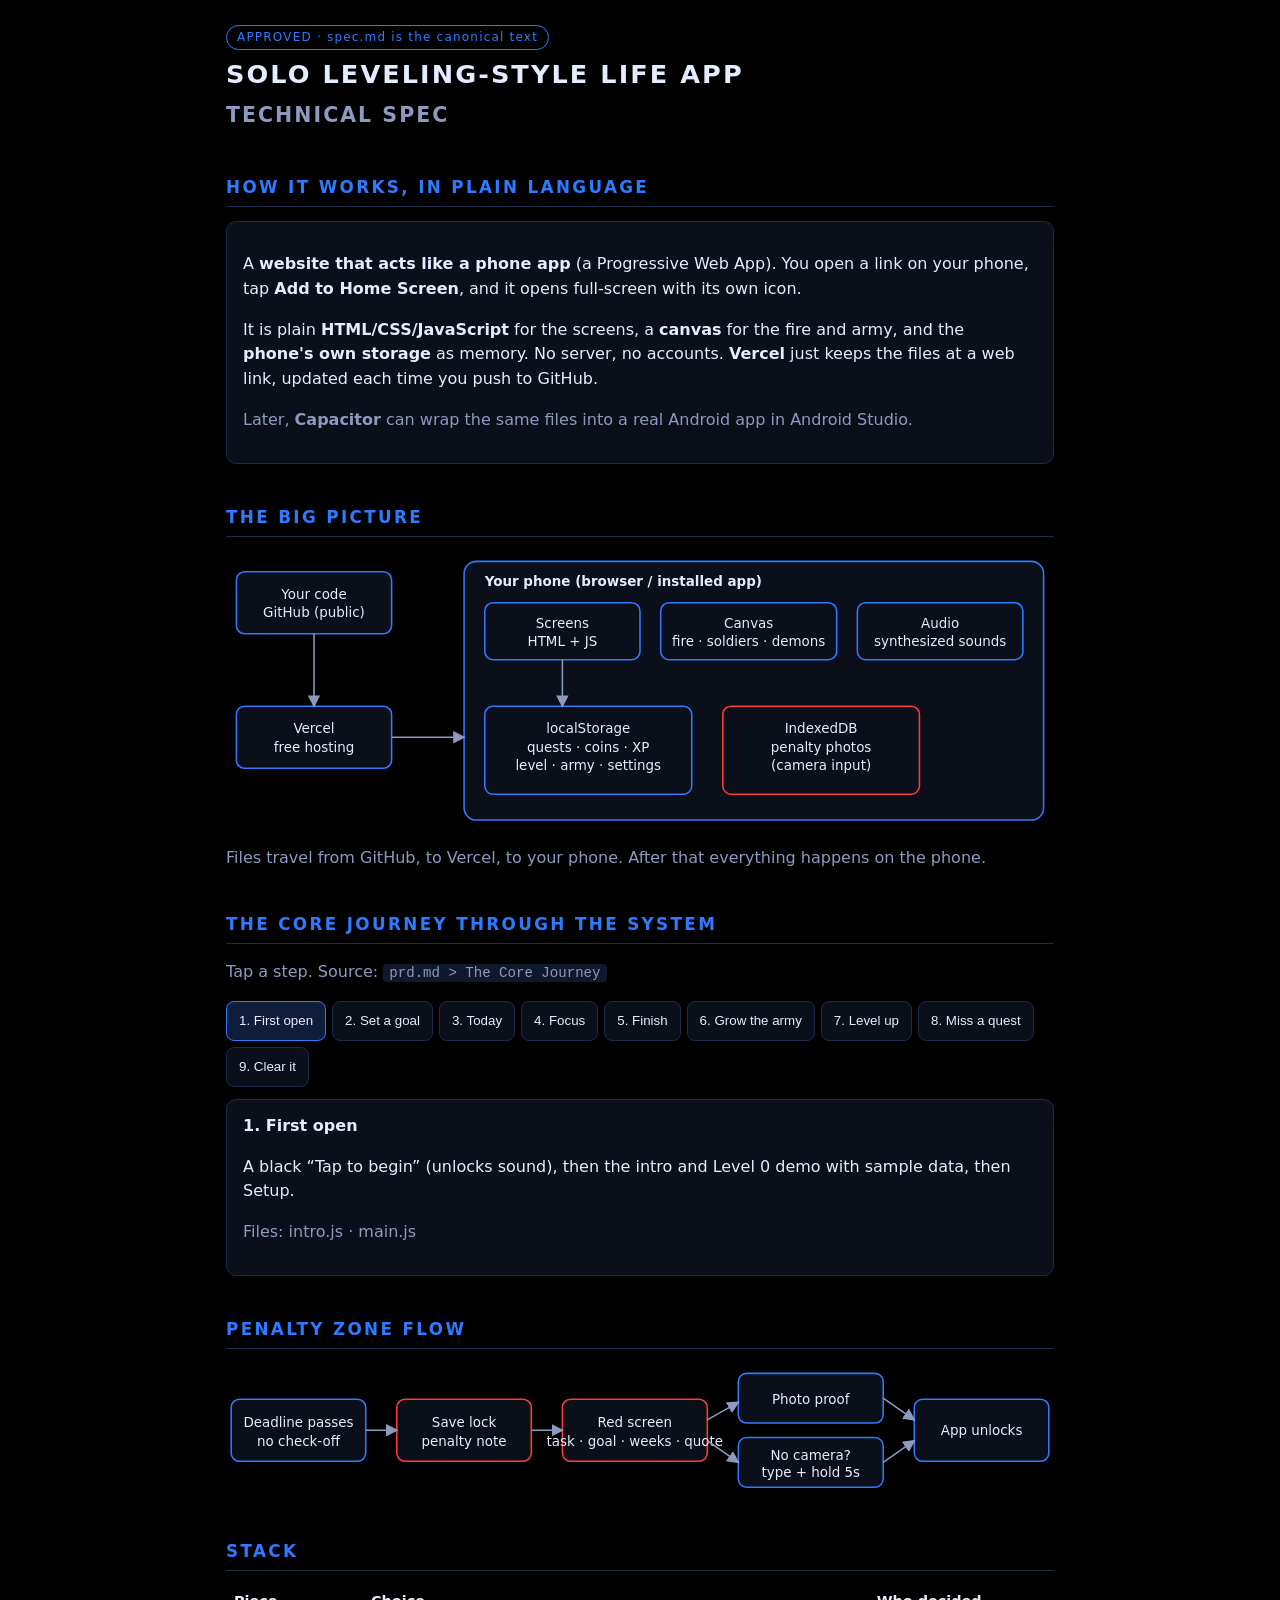
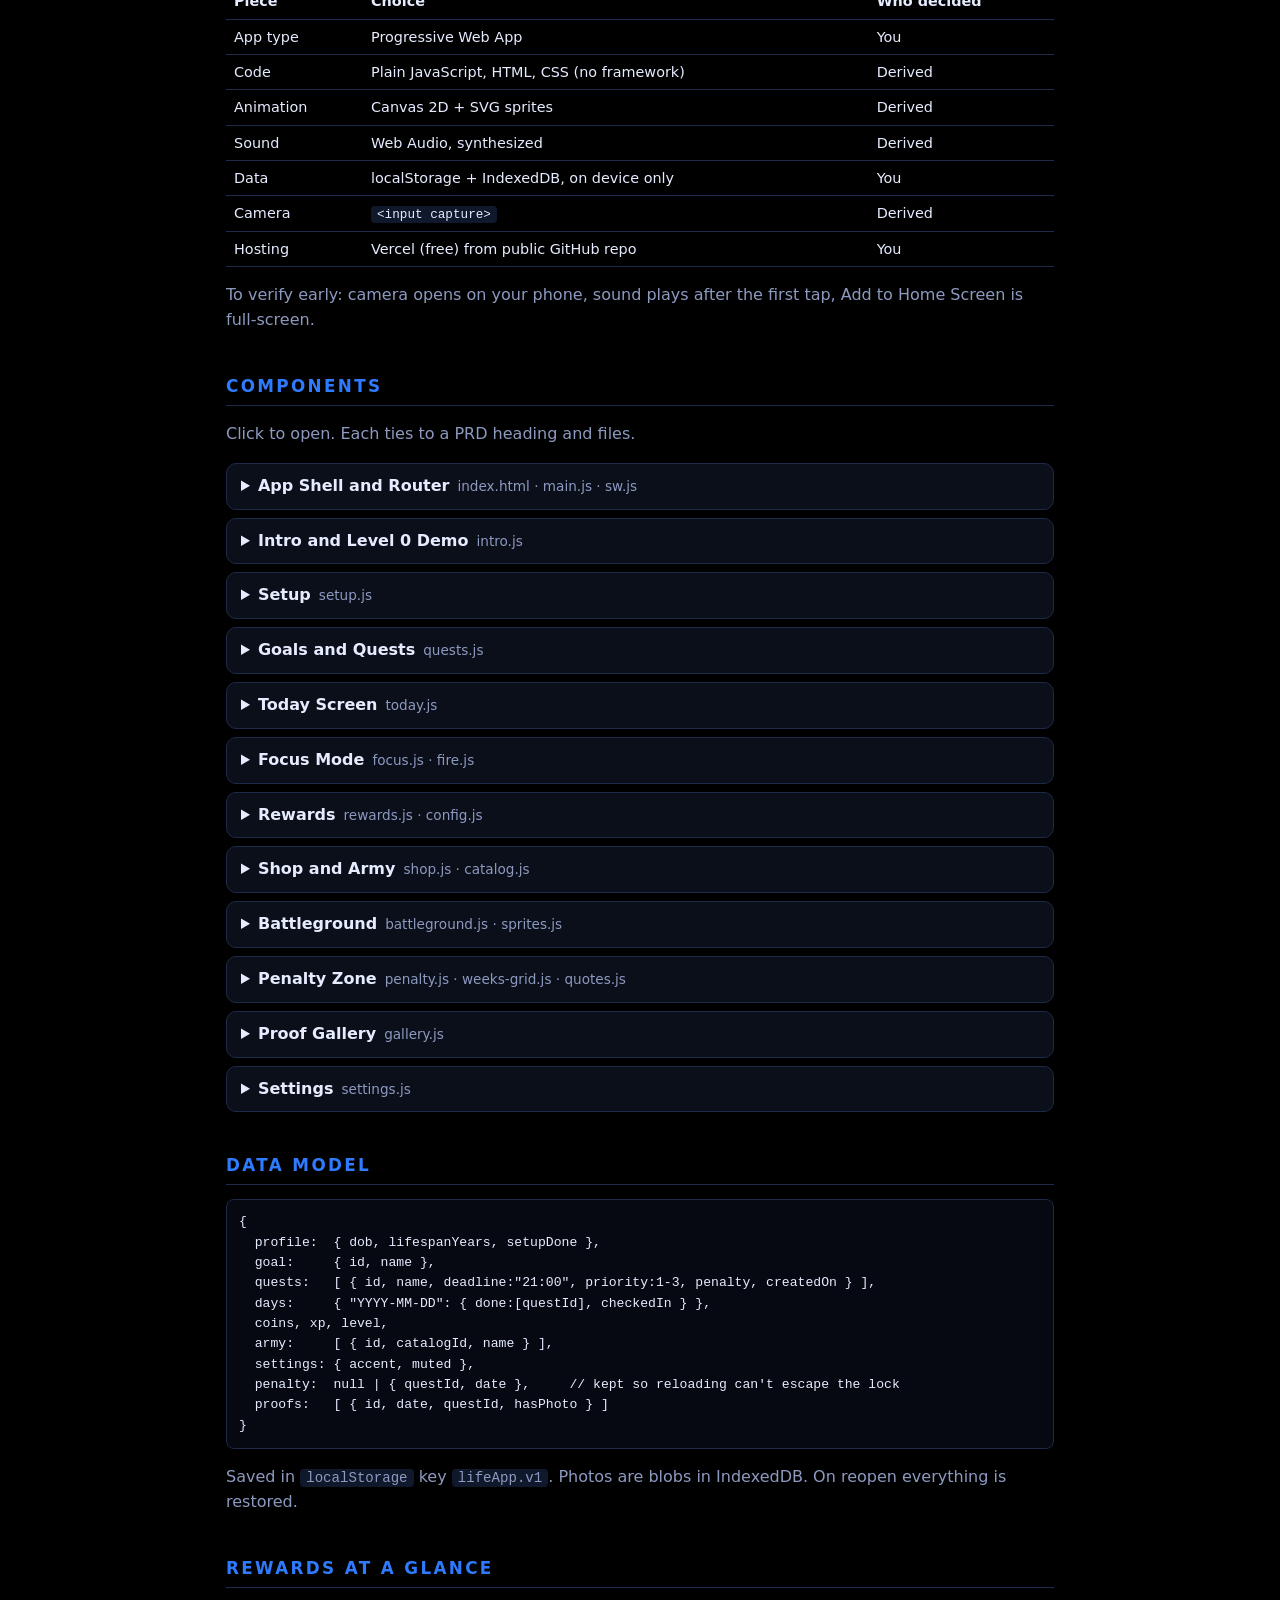
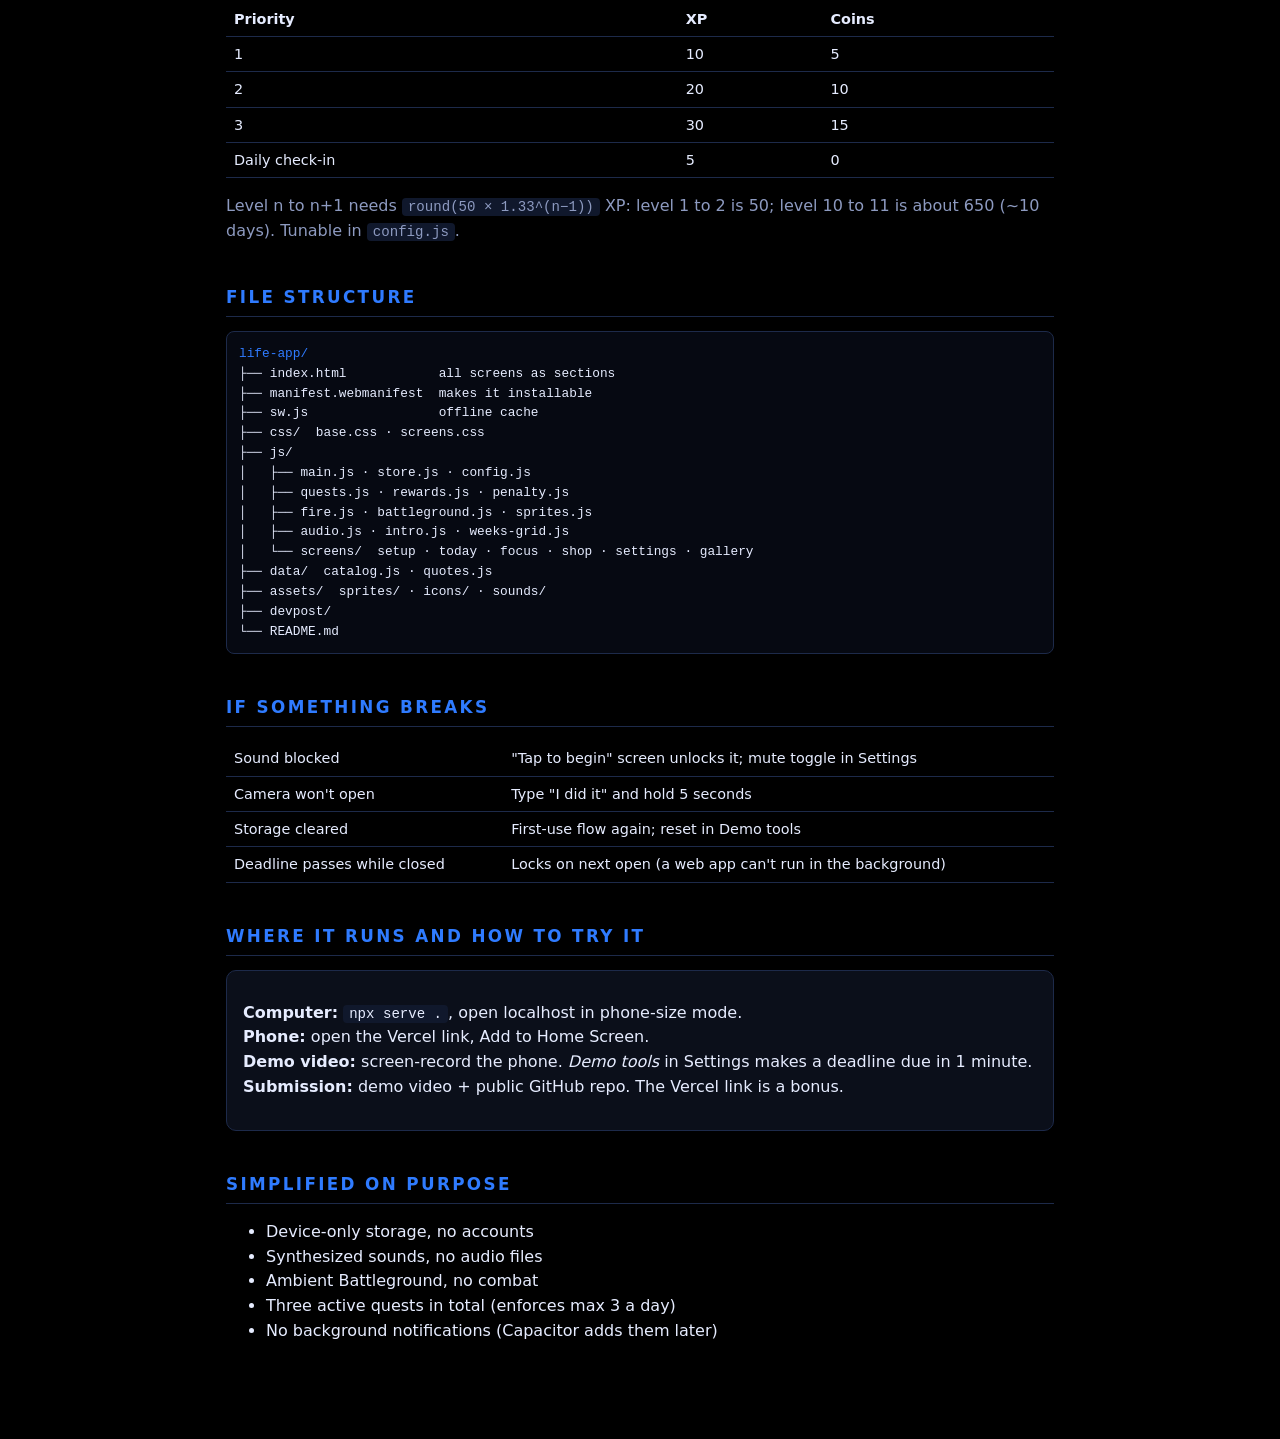
==== devpost/spec.html @ 3bfb96ad "first commit" ====
<!doctype html>
<html lang="en">
<head>
<meta charset="utf-8">
<meta name="viewport" content="width=device-width, initial-scale=1">
<title>Technical Spec — Solo Leveling-Style Life App</title>
<style>
:root{--bg:#000;--panel:#0b0f1a;--line:#1d2a4a;--text:#e6ecff;--dim:#8d9ac0;--accent:#2f7bff;--danger:#ff3b3b}
*{box-sizing:border-box}
body{margin:0;background:var(--bg);color:var(--text);font:16px/1.55 system-ui,Segoe UI,sans-serif}
main{max-width:860px;margin:0 auto;padding:24px 16px 80px}
h1{font-size:1.6rem;letter-spacing:.08em;text-transform:uppercase;margin:.2em 0}
h2{font-size:1.05rem;letter-spacing:.14em;text-transform:uppercase;color:var(--accent);border-bottom:1px solid var(--line);padding-bottom:6px;margin-top:40px}
.badge{display:inline-block;border:1px solid var(--accent);color:var(--accent);padding:2px 10px;border-radius:99px;font-size:.75rem;letter-spacing:.1em}
.card{background:var(--panel);border:1px solid var(--line);border-radius:10px;padding:14px 16px;margin:12px 0}
code{background:#10182c;padding:1px 6px;border-radius:4px;font-size:.88em}
pre{background:#060912;border:1px solid var(--line);border-radius:8px;padding:12px;overflow:auto;font-size:.82rem}
.dim{color:var(--dim)}
svg{width:100%;height:auto;display:block}
svg text{fill:var(--text);font:13px system-ui}
svg .box{fill:var(--panel);stroke:var(--accent);stroke-width:1.5}
svg .red{stroke:var(--danger)}
svg .arrow{stroke:var(--dim);stroke-width:1.5;fill:none;marker-end:url(#a)}
.steps{display:flex;gap:6px;flex-wrap:wrap;margin:10px 0}
.steps button,.tabs button{background:var(--panel);color:var(--text);border:1px solid var(--line);border-radius:8px;padding:8px 12px;min-height:40px;cursor:pointer}
.steps button[aria-pressed=true]{border-color:var(--accent);background:#0f1c3a}
.step-body{min-height:90px}
details{background:var(--panel);border:1px solid var(--line);border-radius:10px;margin:8px 0;padding:10px 14px}
summary{cursor:pointer;font-weight:600}
summary span{color:var(--dim);font-weight:400;font-size:.85rem;margin-left:8px}
table{border-collapse:collapse;width:100%;font-size:.9rem}
td,th{border-bottom:1px solid var(--line);padding:6px 8px;text-align:left;vertical-align:top}
.tree{white-space:pre;font-size:.8rem}
.tree b{color:var(--accent);font-weight:400}
a{color:var(--accent)}
</style>
</head>
<body>
<main>
<span class="badge">APPROVED · spec.md is the canonical text</span>
<h1>Solo Leveling-Style Life App<br><span class="dim" style="font-size:.8em">Technical Spec</span></h1>

<h2>How it works, in plain language</h2>
<div class="card">
<p>A <b>website that acts like a phone app</b> (a Progressive Web App). You open a link on your phone, tap <b>Add to Home Screen</b>, and it opens full-screen with its own icon.</p>
<p>It is plain <b>HTML/CSS/JavaScript</b> for the screens, a <b>canvas</b> for the fire and army, and the <b>phone's own storage</b> as memory. No server, no accounts. <b>Vercel</b> just keeps the files at a web link, updated each time you push to GitHub.</p>
<p class="dim">Later, <b>Capacitor</b> can wrap the same files into a real Android app in Android Studio.</p>
</div>

<h2>The big picture</h2>
<svg viewBox="0 0 800 270" role="img" aria-label="Architecture: phone browser holds screens, canvas, audio and storage; GitHub feeds Vercel which serves files">
<defs><marker id="a" markerWidth="8" markerHeight="8" refX="7" refY="4" orient="auto"><path d="M0,0 L8,4 L0,8 z" fill="#8d9ac0"/></marker></defs>
<rect class="box" x="10" y="20" width="150" height="60" rx="8"/><text x="85" y="46" text-anchor="middle">Your code</text><text x="85" y="64" text-anchor="middle" class="dim">GitHub (public)</text>
<rect class="box" x="10" y="150" width="150" height="60" rx="8"/><text x="85" y="176" text-anchor="middle">Vercel</text><text x="85" y="194" text-anchor="middle">free hosting</text>
<path class="arrow" d="M85,80 L85,150"/>
<rect class="box" x="230" y="10" width="560" height="250" rx="12"/>
<text x="250" y="34" style="font-weight:700">Your phone (browser / installed app)</text>
<rect class="box" x="250" y="50" width="150" height="55" rx="8"/><text x="325" y="74" text-anchor="middle">Screens</text><text x="325" y="92" text-anchor="middle">HTML + JS</text>
<rect class="box" x="420" y="50" width="170" height="55" rx="8"/><text x="505" y="74" text-anchor="middle">Canvas</text><text x="505" y="92" text-anchor="middle">fire · soldiers · demons</text>
<rect class="box" x="610" y="50" width="160" height="55" rx="8"/><text x="690" y="74" text-anchor="middle">Audio</text><text x="690" y="92" text-anchor="middle">synthesized sounds</text>
<rect class="box" x="250" y="150" width="200" height="85" rx="8"/><text x="350" y="176" text-anchor="middle">localStorage</text><text x="350" y="194" text-anchor="middle">quests · coins · XP</text><text x="350" y="212" text-anchor="middle">level · army · settings</text>
<rect class="box red" x="480" y="150" width="190" height="85" rx="8"/><text x="575" y="176" text-anchor="middle">IndexedDB</text><text x="575" y="194" text-anchor="middle">penalty photos</text><text x="575" y="212" text-anchor="middle">(camera input)</text>
<path class="arrow" d="M160,180 L230,180"/>
<path class="arrow" d="M325,105 L325,150"/><path class="arrow" d="M575,150 L575,110" style="display:none"/>
</svg>
<p class="dim">Files travel from GitHub, to Vercel, to your phone. After that everything happens on the phone.</p>

<h2>The core journey through the system</h2>
<p class="dim">Tap a step. Source: <code>prd.md &gt; The Core Journey</code></p>
<div class="steps" id="steps" role="group" aria-label="Journey steps"></div>
<div class="card step-body" id="stepBody" aria-live="polite"></div>

<h2>Penalty Zone flow</h2>
<svg viewBox="0 0 800 130" role="img" aria-label="Penalty flow: deadline passes, saved lock, red screen, photo or fallback, unlock">
<rect class="box" x="5" y="35" width="130" height="60" rx="8"/><text x="70" y="62" text-anchor="middle">Deadline passes</text><text x="70" y="80" text-anchor="middle">no check-off</text>
<rect class="box red" x="165" y="35" width="130" height="60" rx="8"/><text x="230" y="62" text-anchor="middle">Save lock</text><text x="230" y="80" text-anchor="middle">penalty note</text>
<rect class="box red" x="325" y="35" width="140" height="60" rx="8"/><text x="395" y="62" text-anchor="middle">Red screen</text><text x="395" y="80" text-anchor="middle">task · goal · weeks · quote</text>
<rect class="box" x="495" y="10" width="140" height="48" rx="8"/><text x="565" y="40" text-anchor="middle">Photo proof</text>
<rect class="box" x="495" y="72" width="140" height="48" rx="8"/><text x="565" y="94" text-anchor="middle">No camera?</text><text x="565" y="110" text-anchor="middle">type + hold 5s</text>
<rect class="box" x="665" y="35" width="130" height="60" rx="8"/><text x="730" y="70" text-anchor="middle">App unlocks</text>
<path class="arrow" d="M135,65 L165,65"/><path class="arrow" d="M295,65 L325,65"/><path class="arrow" d="M465,55 L495,38"/><path class="arrow" d="M465,75 L495,96"/><path class="arrow" d="M635,34 L665,55"/><path class="arrow" d="M635,96 L665,75"/>
</svg>

<h2>Stack</h2>
<table>
<tr><th>Piece</th><th>Choice</th><th>Who decided</th></tr>
<tr><td>App type</td><td>Progressive Web App</td><td>You</td></tr>
<tr><td>Code</td><td>Plain JavaScript, HTML, CSS (no framework)</td><td>Derived</td></tr>
<tr><td>Animation</td><td>Canvas 2D + SVG sprites</td><td>Derived</td></tr>
<tr><td>Sound</td><td>Web Audio, synthesized</td><td>Derived</td></tr>
<tr><td>Data</td><td>localStorage + IndexedDB, on device only</td><td>You</td></tr>
<tr><td>Camera</td><td><code>&lt;input capture&gt;</code></td><td>Derived</td></tr>
<tr><td>Hosting</td><td>Vercel (free) from public GitHub repo</td><td>You</td></tr>
</table>
<p class="dim">To verify early: camera opens on your phone, sound plays after the first tap, Add to Home Screen is full-screen.</p>

<h2>Components</h2>
<p class="dim">Click to open. Each ties to a PRD heading and files.</p>
<div id="comps"></div>

<h2>Data model</h2>
<pre>{
  profile:  { dob, lifespanYears, setupDone },
  goal:     { id, name },
  quests:   [ { id, name, deadline:"21:00", priority:1-3, penalty, createdOn } ],
  days:     { "YYYY-MM-DD": { done:[questId], checkedIn } },
  coins, xp, level,
  army:     [ { id, catalogId, name } ],
  settings: { accent, muted },
  penalty:  null | { questId, date },     // kept so reloading can't escape the lock
  proofs:   [ { id, date, questId, hasPhoto } ]
}</pre>
<p class="dim">Saved in <code>localStorage</code> key <code>lifeApp.v1</code>. Photos are blobs in IndexedDB. On reopen everything is restored.</p>

<h2>Rewards at a glance</h2>
<table>
<tr><th>Priority</th><th>XP</th><th>Coins</th></tr>
<tr><td>1</td><td>10</td><td>5</td></tr><tr><td>2</td><td>20</td><td>10</td></tr><tr><td>3</td><td>30</td><td>15</td></tr>
<tr><td>Daily check-in</td><td>5</td><td>0</td></tr>
</table>
<p class="dim">Level n to n+1 needs <code>round(50 × 1.33^(n−1))</code> XP: level 1 to 2 is 50; level 10 to 11 is about 650 (~10 days). Tunable in <code>config.js</code>.</p>

<h2>File structure</h2>
<pre class="tree"><b>life-app/</b>
├── index.html            all screens as sections
├── manifest.webmanifest  makes it installable
├── sw.js                 offline cache
├── css/  base.css · screens.css
├── js/
│   ├── main.js · store.js · config.js
│   ├── quests.js · rewards.js · penalty.js
│   ├── fire.js · battleground.js · sprites.js
│   ├── audio.js · intro.js · weeks-grid.js
│   └── screens/  setup · today · focus · shop · settings · gallery
├── data/  catalog.js · quotes.js
├── assets/  sprites/ · icons/ · sounds/
├── devpost/
└── README.md</pre>

<h2>If something breaks</h2>
<table>
<tr><td>Sound blocked</td><td>"Tap to begin" screen unlocks it; mute toggle in Settings</td></tr>
<tr><td>Camera won't open</td><td>Type "I did it" and hold 5 seconds</td></tr>
<tr><td>Storage cleared</td><td>First-use flow again; reset in Demo tools</td></tr>
<tr><td>Deadline passes while closed</td><td>Locks on next open (a web app can't run in the background)</td></tr>
</table>

<h2>Where it runs and how to try it</h2>
<div class="card">
<p><b>Computer:</b> <code>npx serve .</code>, open localhost in phone-size mode.<br>
<b>Phone:</b> open the Vercel link, Add to Home Screen.<br>
<b>Demo video:</b> screen-record the phone. <i>Demo tools</i> in Settings makes a deadline due in 1 minute.<br>
<b>Submission:</b> demo video + public GitHub repo. The Vercel link is a bonus.</p>
</div>

<h2>Simplified on purpose</h2>
<ul>
<li>Device-only storage, no accounts</li>
<li>Synthesized sounds, no audio files</li>
<li>Ambient Battleground, no combat</li>
<li>Three active quests in total (enforces max 3 a day)</li>
<li>No background notifications (Capacitor adds them later)</li>
</ul>
</main>

<script>
const steps=[
["First open","A black “Tap to begin” (unlocks sound), then the intro and Level 0 demo with sample data, then Setup.","intro.js · main.js"],
["Set a goal","You enter birth date, lifespan, goal and quests (name, deadline, priority, penalty). Saved to localStorage.","setup.js · store.js · quests.js"],
["Today","Recurring quests for today (max 3), by priority, with deadlines.","today.js · quests.js"],
["Focus","Black screen, quest name, canvas bonfire, check-off.","focus.js · fire.js"],
["Finish","Quest marked done; coins and XP added; sound and animation; level recalculated.","rewards.js · audio.js"],
["Grow the army","Shop spends coins, you name the soldier, it is saved and drawn around the fire.","shop.js · battleground.js · sprites.js"],
["Level up","XP crosses the threshold; Battleground draws bigger and more demons.","config.js · battleground.js"],
["Miss a quest","Timer checks every 15 s and on open. A saved lock note shows the red Penalty Zone and blocks all other screens.","penalty.js · weeks-grid.js · quotes.js"],
["Clear it","Photo goes to IndexedDB (or the type-and-hold fallback). Lock note cleared; app unlocks.","penalty.js · gallery.js"]
];
const comps=[
["App Shell and Router","One screen at a time; enforces the lock; registers the service worker.","Screens and Layout","index.html · main.js · sw.js"],
["Intro and Level 0 Demo","Tap gate, animated intro with sound, 4–5 explainer cards using labelled sample data.","The Core Journey","intro.js"],
["Setup","Birth date, lifespan, first goal and quests; shown once.","The Core Journey","setup.js"],
["Goals and Quests","Recurring daily quests; 3 active in total; fourth is blocked with a message.","Goals and Quests","quests.js"],
["Today Screen","Quests, coins/XP/level header, Focus buttons, daily check-in.","Screens and Layout &gt; Today","today.js"],
["Focus Mode","True black, quest name, bonfire, check-off.","Focus Mode","focus.js · fire.js"],
["Rewards","Coins, XP, levels, check-in (5 XP). Misses never remove XP.","Coins, XP and Levels","rewards.js · config.js"],
["Shop and Army","Catalog; blocks if too few coins; name soldiers; Sung Jinwoo first; weapons stand in the ground.","Shop and Army","shop.js · catalog.js"],
["Battleground","Fire at the bottom, soldiers around it, demons grow with level; ambient loop; sound layers.","Battleground","battleground.js · sprites.js"],
["Penalty Zone","Red lock: task, goal, weeks-left grid, quote, photo proof, fallback.","Penalty Zone","penalty.js · weeks-grid.js · quotes.js"],
["Proof Gallery","Past penalty photos with dates, under Settings.","Penalty Zone","gallery.js"],
["Settings","Accent colour, gallery, mute, labelled Demo tools.","Screens and Layout &gt; Settings","settings.js"]
];
const sb=document.getElementById('steps'),body=document.getElementById('stepBody');
function show(i){[...sb.children].forEach((b,j)=>b.setAttribute('aria-pressed',i===j));
 const s=steps[i];body.innerHTML='<b>'+(i+1)+'. '+s[0]+'</b><p>'+s[1]+'</p><p class="dim">Files: '+s[2]+'</p>';}
steps.forEach((s,i)=>{const b=document.createElement('button');b.textContent=(i+1)+'. '+s[0];b.onclick=()=>show(i);sb.appendChild(b)});
show(0);
document.getElementById('comps').innerHTML=comps.map(c=>`<details><summary>${c[0]}<span>${c[3]}</span></summary><p>${c[1]}</p><p class="dim">PRD: <code>prd.md &gt; ${c[2]}</code></p></details>`).join('');
</script>
</body>
</html>
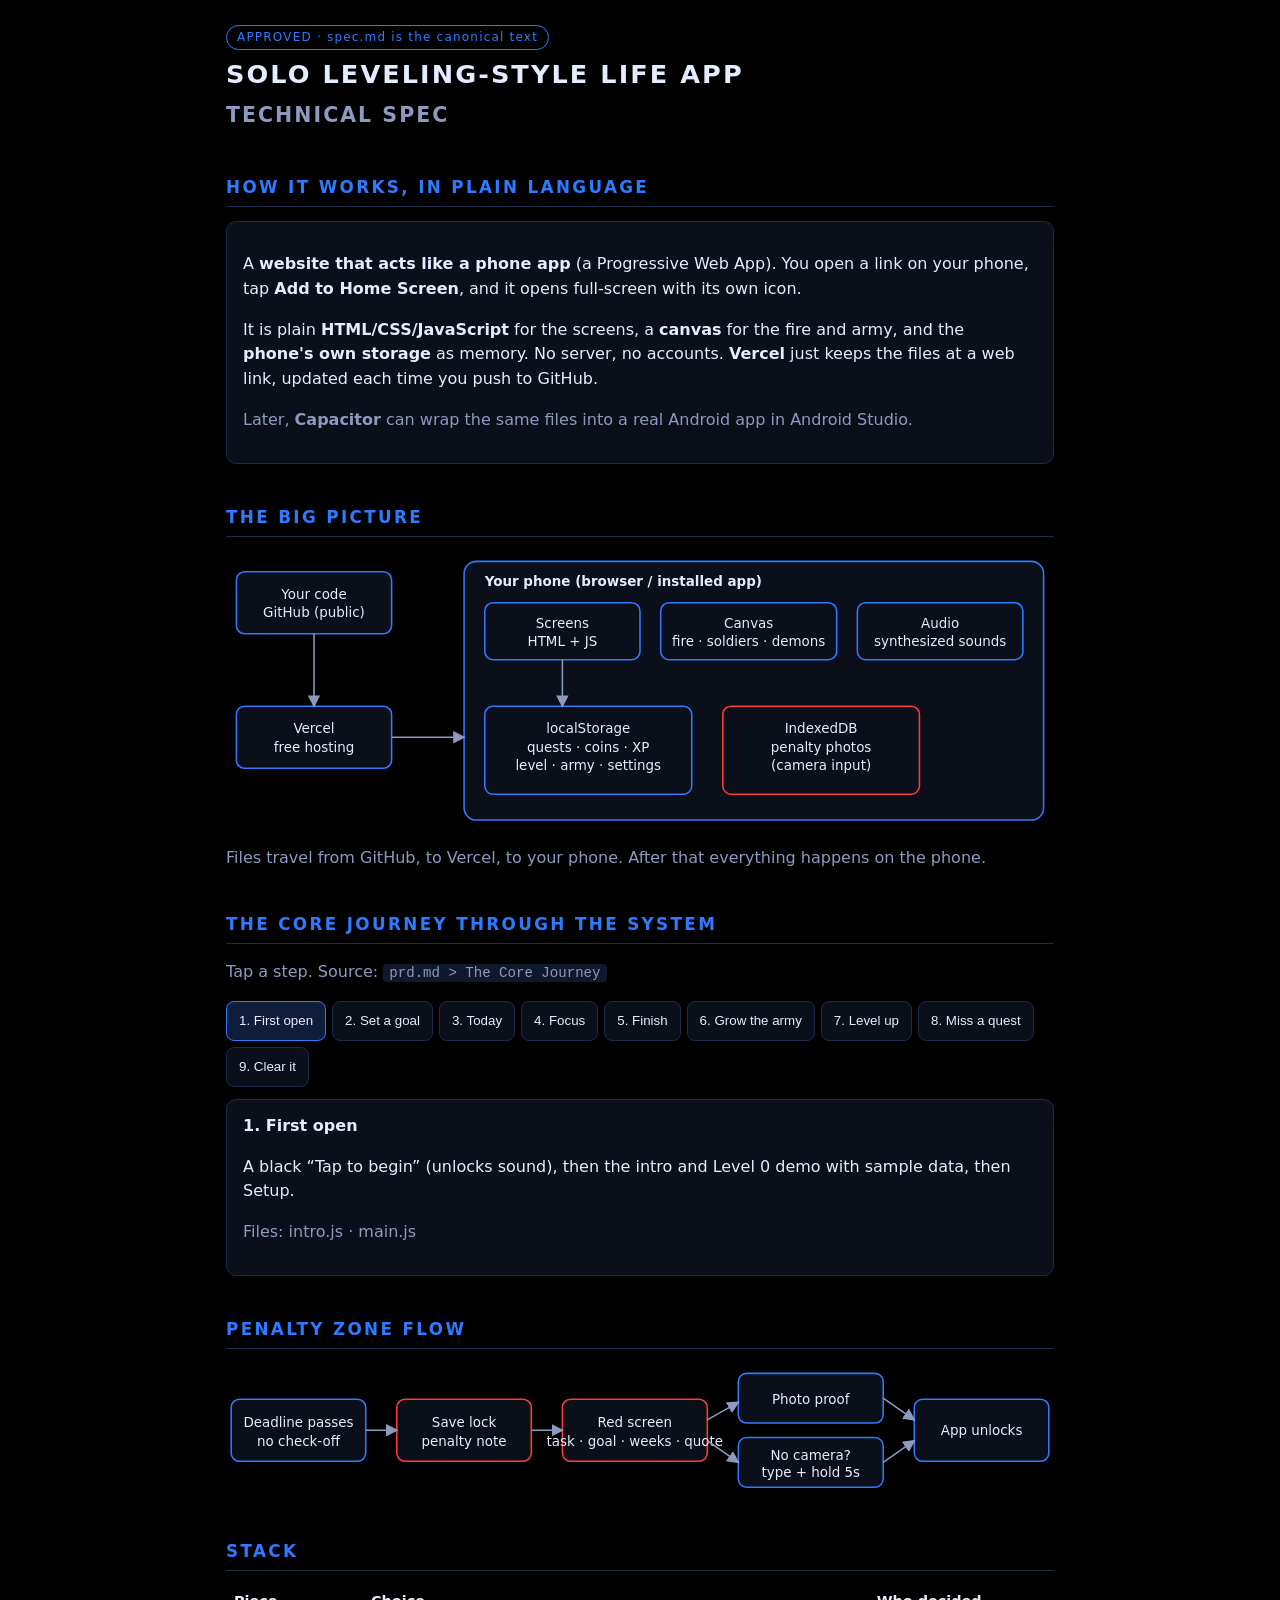
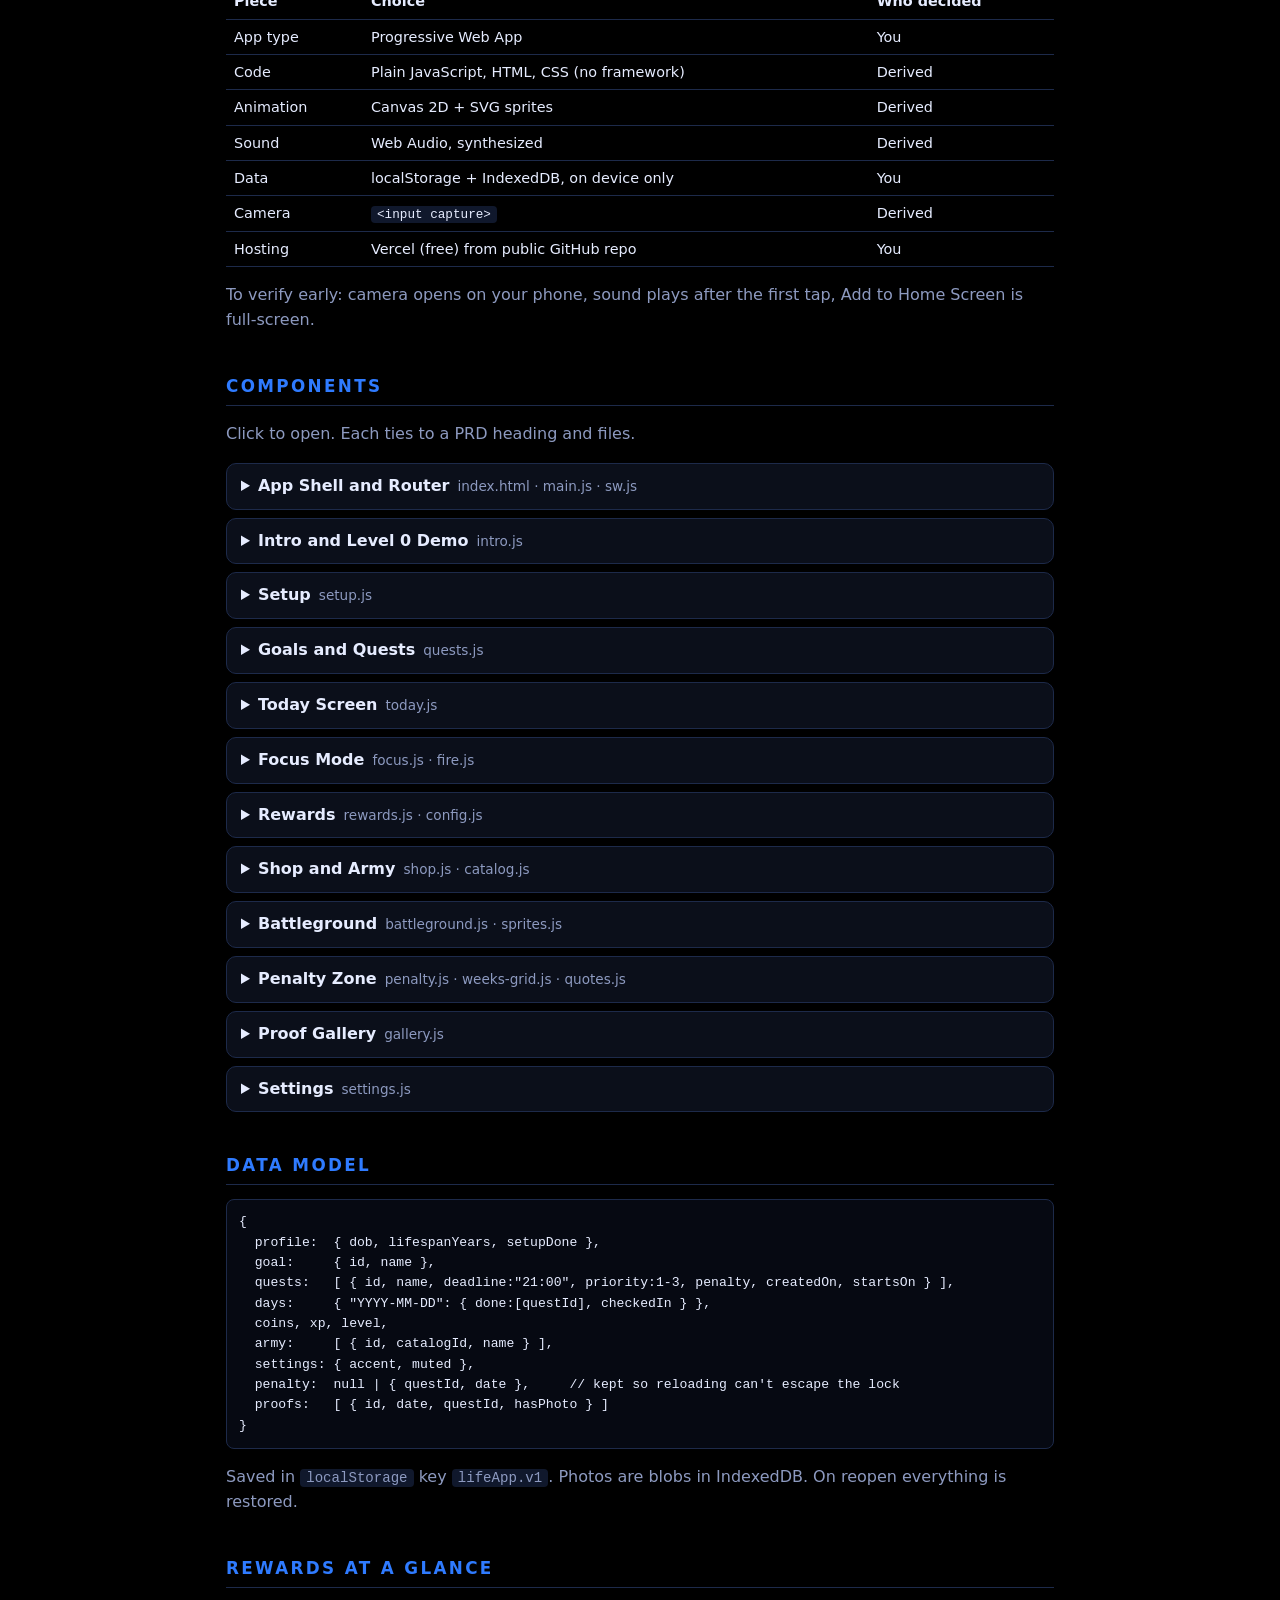
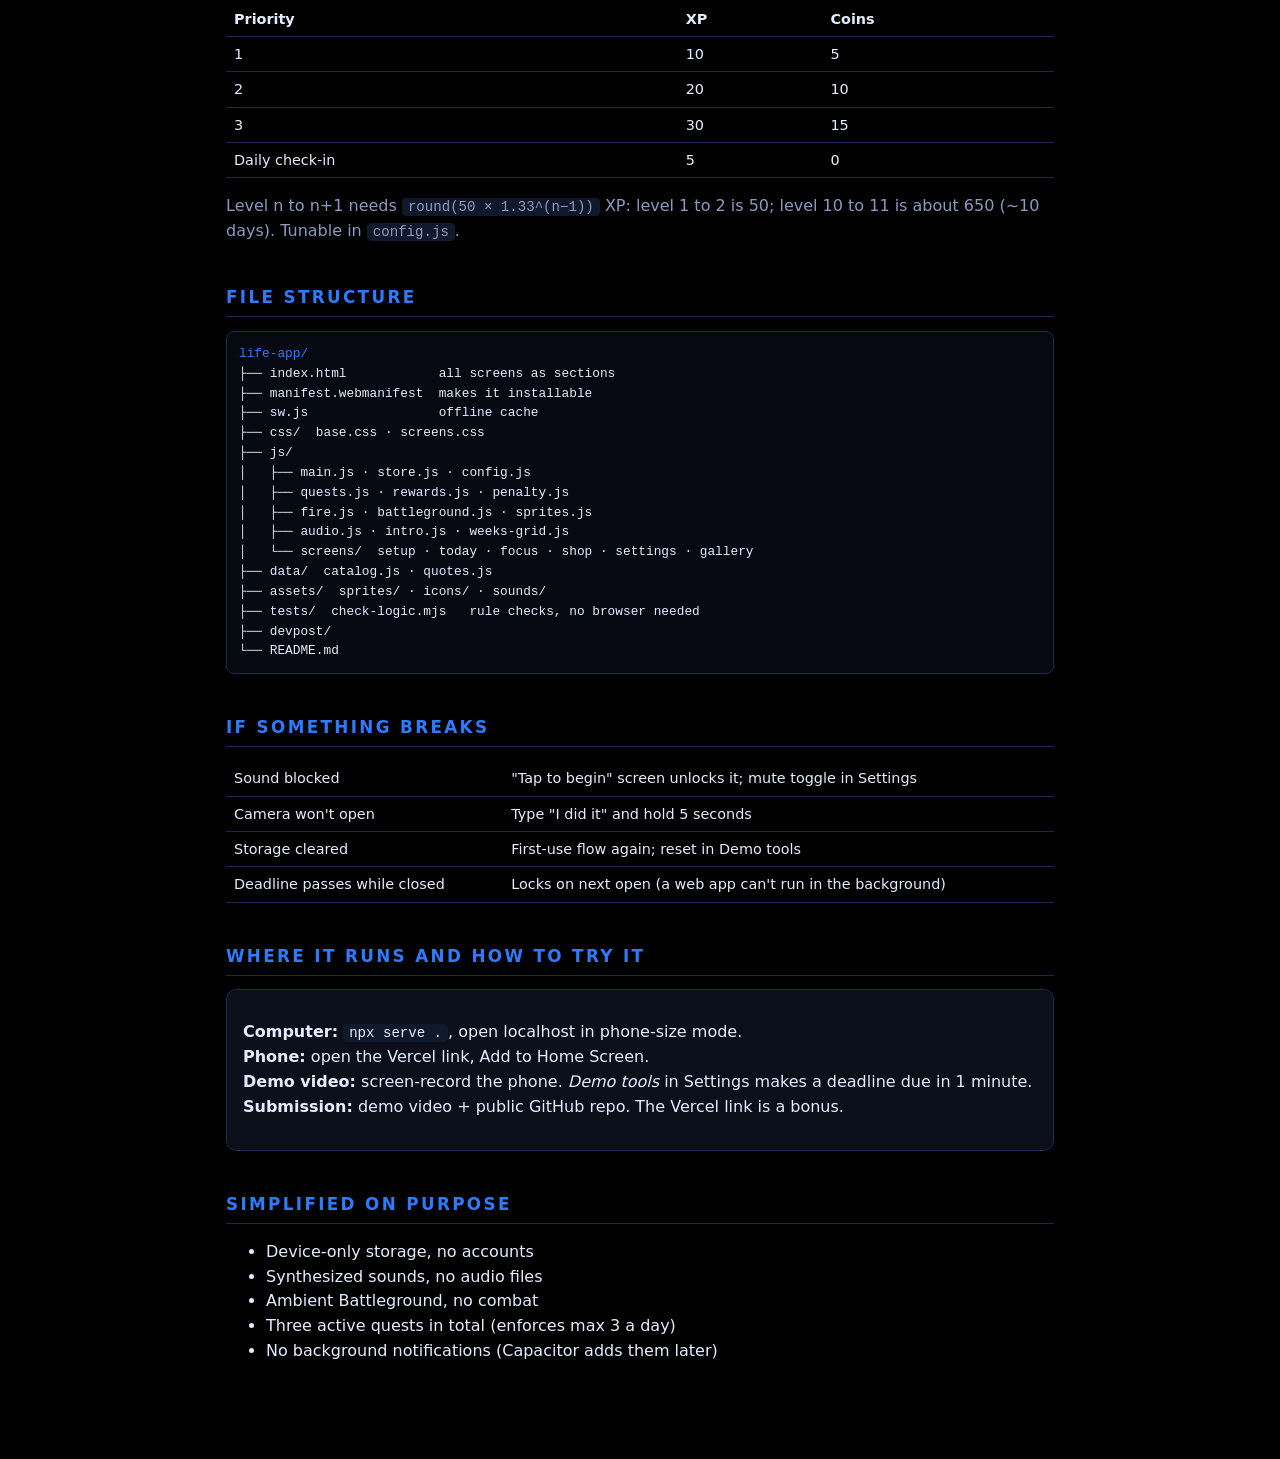
==== commit 2fd7edfe: "Add setup, quests and Today screen Co-Authored-By: Claude Opus 5.5 <noreply@anthropic.com>" ====
--- a/devpost/spec.html
+++ b/devpost/spec.html
@@ -102,7 +102,7 @@
 <pre>{
   profile:  { dob, lifespanYears, setupDone },
   goal:     { id, name },
-  quests:   [ { id, name, deadline:"21:00", priority:1-3, penalty, createdOn } ],
+  quests:   [ { id, name, deadline:"21:00", priority:1-3, penalty, createdOn, startsOn } ],
   days:     { "YYYY-MM-DD": { done:[questId], checkedIn } },
   coins, xp, level,
   army:     [ { id, catalogId, name } ],
@@ -134,6 +134,7 @@
 │   └── screens/  setup · today · focus · shop · settings · gallery
 ├── data/  catalog.js · quotes.js
 ├── assets/  sprites/ · icons/ · sounds/
+├── tests/  check-logic.mjs   rule checks, no browser needed
 ├── devpost/
 └── README.md</pre>
 
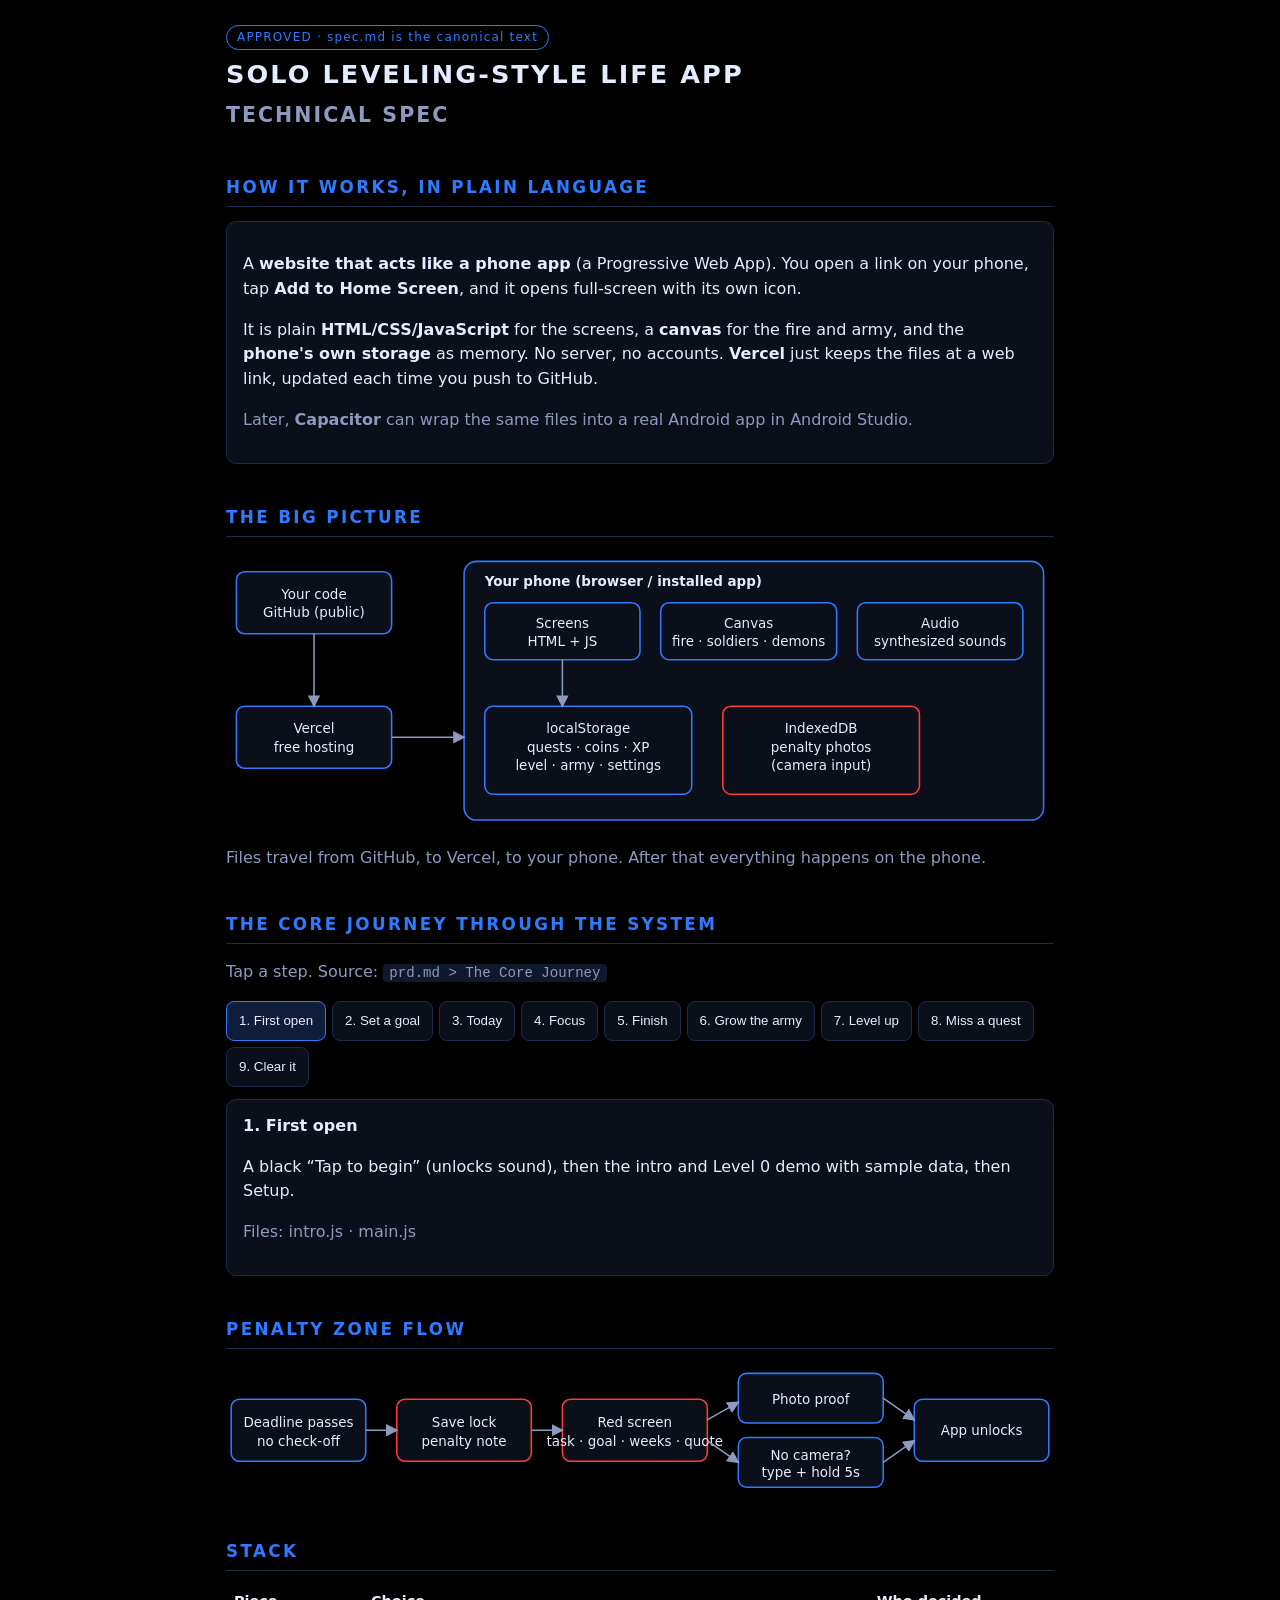
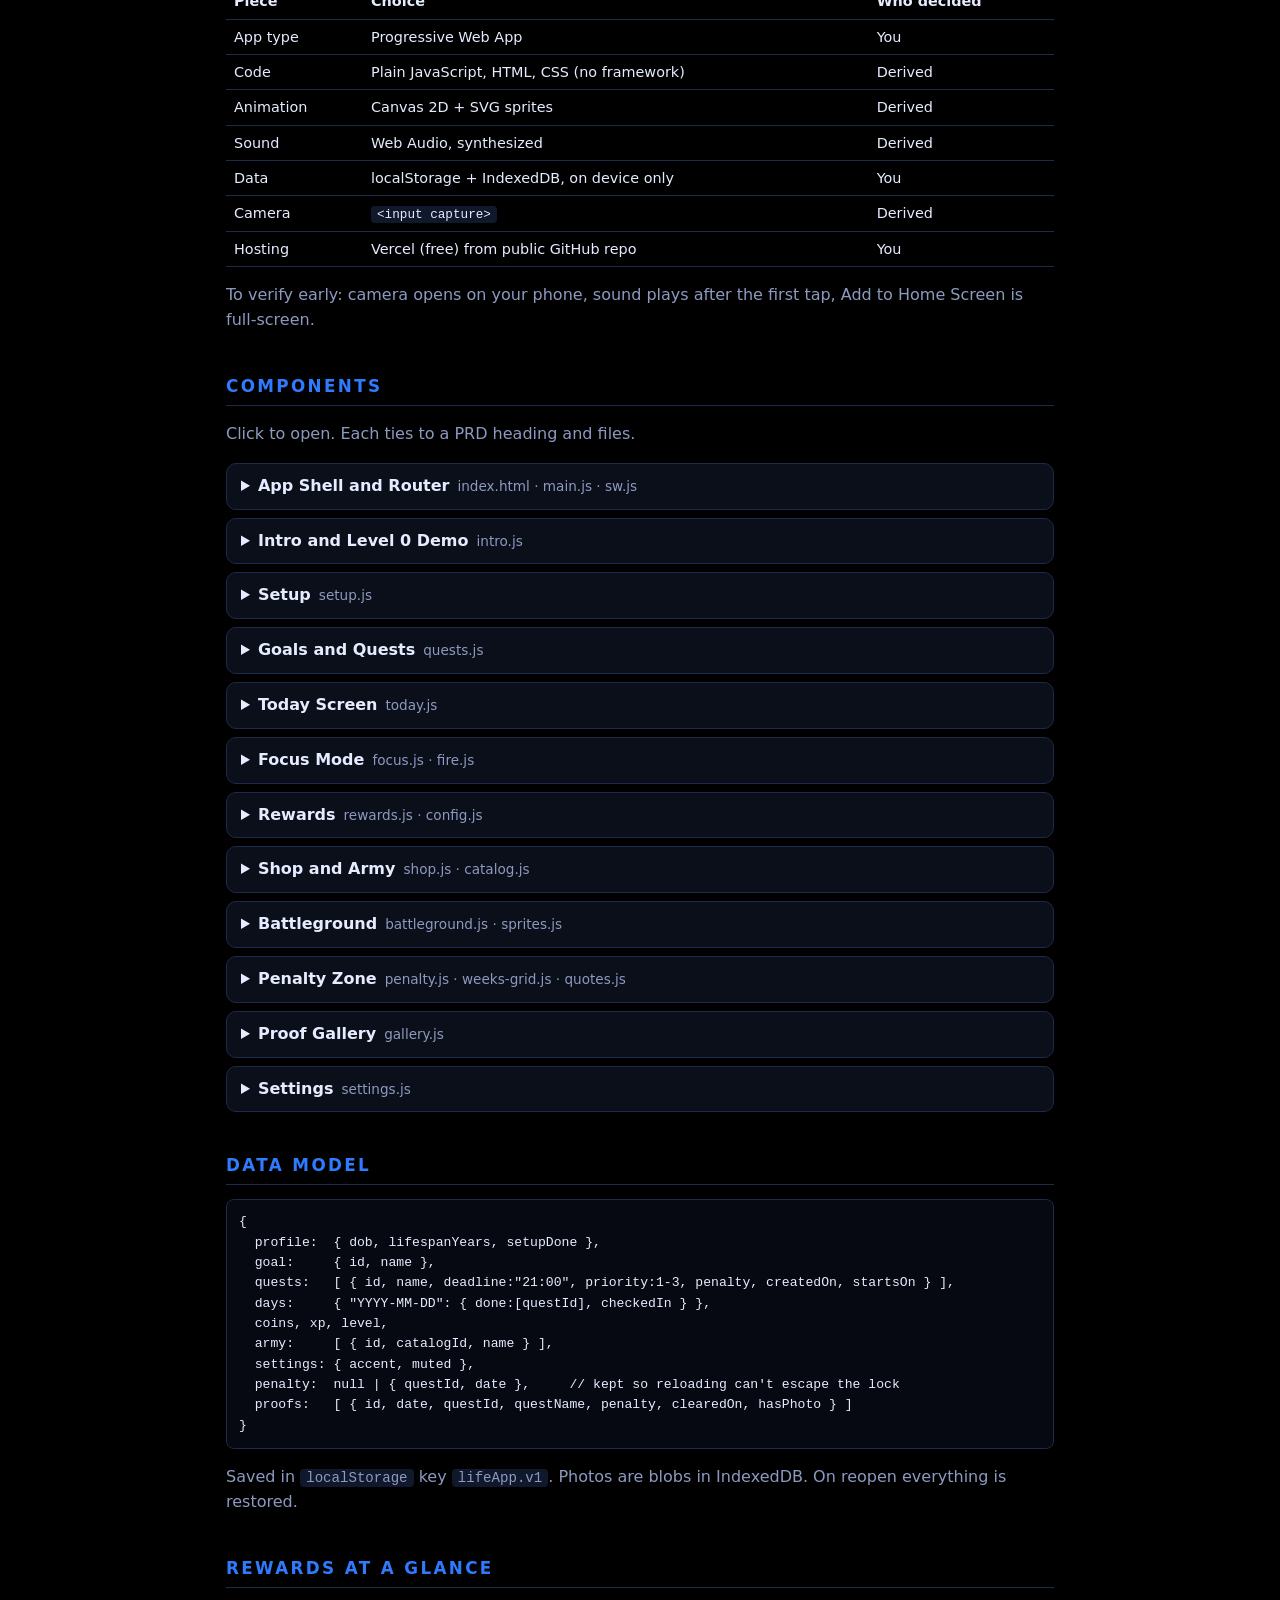
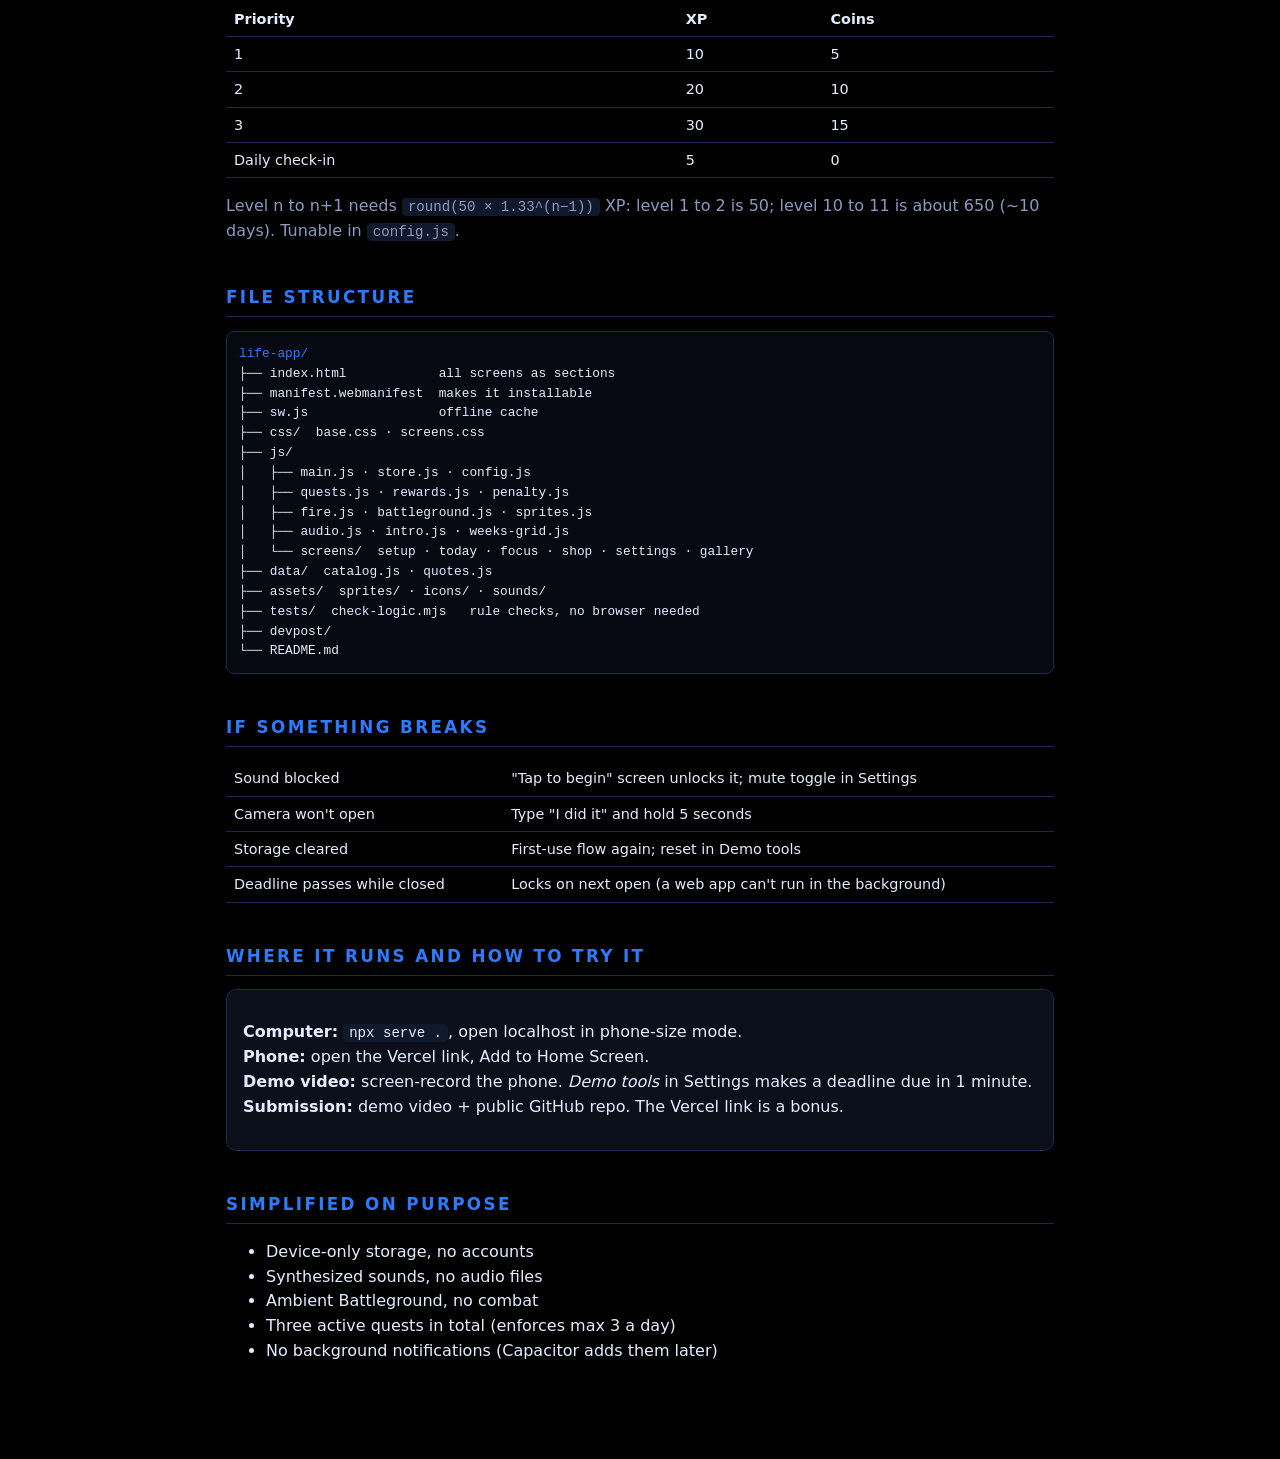
==== commit e88c722b: "Add Penalty Zone with photo proof Co-Authored-By: Claude Opus 5.5 <noreply@anthropic.com>" ====
--- a/devpost/spec.html
+++ b/devpost/spec.html
@@ -108,7 +108,7 @@
   army:     [ { id, catalogId, name } ],
   settings: { accent, muted },
   penalty:  null | { questId, date },     // kept so reloading can't escape the lock
-  proofs:   [ { id, date, questId, hasPhoto } ]
+  proofs:   [ { id, date, questId, questName, penalty, clearedOn, hasPhoto } ]
 }</pre>
 <p class="dim">Saved in <code>localStorage</code> key <code>lifeApp.v1</code>. Photos are blobs in IndexedDB. On reopen everything is restored.</p>
 
